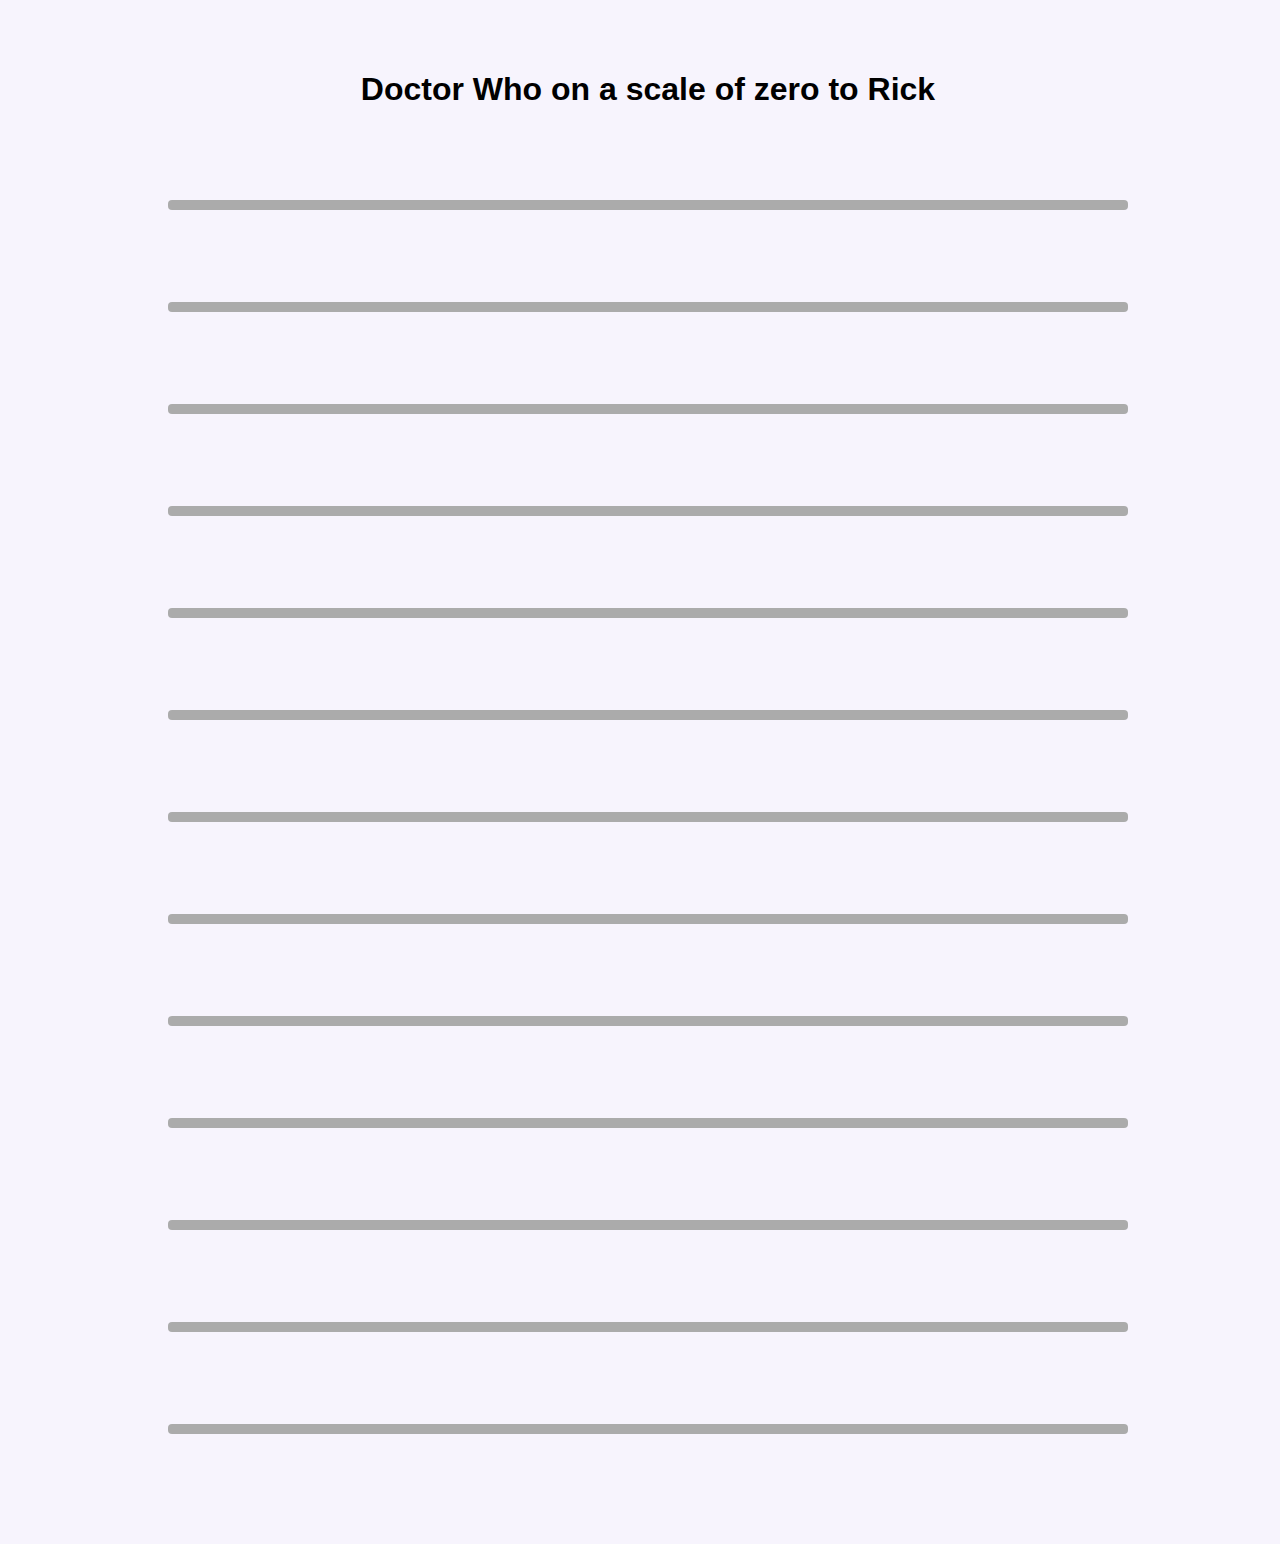
==== docs/index.html @ 68b70652 "Merge github.com:xriss/plated-example" ====
<html>
<head><title>This is the title</title>
<style>

*		{box-sizing:border-box;}
body	{background:#f7f4fd; font-family:mono, sans-serif; font-size:16px; line-height:24px; color:#3a3a3a; width:100%; padding:0;}
h1		{font-size:4em; font-weight:normal; color:#1400ff;}
h2		{font-size:2em; font-weight:normal;}

a		{color:#1400ff;}

a.bar	{color:#f7f4fd; background-color:#3a3a3a; border-radius:4px; padding:5px; text-decoration:none; border-bottom:none;}
a.bar:hover	{background-color:#1400ff; border-bottom:none;}


.nav	{display:inline-block; vertical-align:top; width:50%;}
.nav:nth-of-type(2)	{text-align:right;}

.blog_line, .blog_wrap	{border-top:1px dashed #1400ff; margin-top:40px; margin-bottom:40px; position:relative;}
.blog_info	{position:absolute; right:10px; top:10px;}


/*	Styles for rm char	*/

.morty		{background:url('http://esyou.com/data/rmfactor/morty.png')10px 20px; width:100px; height:100px; border-radius:100px; background-repeat:no-repeat; background-size:70px;}
.rick		{background:url('http://esyou.com/data/rmfactor/rick.png')top center; width:100px; height:100px; border-radius:100px; background-repeat:no-repeat; background-size:75px;}


/*	Styles for Doctor Who page	*/

.wrap		{padding-top:60px; padding-bottom:60px;}
.title		{color:#000; font-size:32px; text-align:center; width:100%; padding-bottom:40px;}

.doc		{width:100px; height:100px;}
.doc1		{background:url('http://esyou.com/data/rmfactor/doctors.jpg')0px 0px; width:100px; height:100px; border-radius:100px; background-repeat:no-repeat;}
.doc2		{background:url('http://esyou.com/data/rmfactor/doctors.jpg')-135px 0px; width:100px; height:100px; border-radius:100px; background-repeat:no-repeat;}
.doc3		{background:url('http://esyou.com/data/rmfactor/doctors.jpg')-255px 0px; width:100px; height:100px; border-radius:100px; background-repeat:no-repeat;}
.doc4		{background:url('http://esyou.com/data/rmfactor/doctors.jpg')-390px 0px; width:100px; height:100px; border-radius:100px; background-repeat:no-repeat;}
.doc5		{background:url('http://esyou.com/data/rmfactor/doctors.jpg')0px -198px; width:100px; height:100px; border-radius:100px; background-repeat:no-repeat;}
.doc6		{background:url('http://esyou.com/data/rmfactor/doctors.jpg')-98px -159px; width:100px; height:100px; border-radius:100px; background-repeat:no-repeat; background-size:400px;}
.doc7		{background:url('http://esyou.com/data/rmfactor/doctors.jpg')-200px -160px; width:100px; height:100px; border-radius:100px; background-repeat:no-repeat; background-size:400px;}
.doc8		{background:url('http://esyou.com/data/rmfactor/doctors.jpg')-300px -160px; width:100px; height:100px; border-radius:100px; background-repeat:no-repeat; background-size:400px;}
.doc9		{background:url('http://esyou.com/data/rmfactor/doctors.jpg')0px -396px; width:100px; height:100px; border-radius:100px; background-repeat:no-repeat;}
.doc10		{background:url('http://esyou.com/data/rmfactor/doctors.jpg')-100px -321px; width:100px; height:100px; border-radius:100px; background-repeat:no-repeat; background-size:400px;}
.doc11		{background:url('http://esyou.com/data/rmfactor/doctors.jpg')-200px -326px; width:100px; height:100px; border-radius:100px; background-repeat:no-repeat; background-size:400px;}
.doc12		{background:url('http://esyou.com/data/rmfactor/doctors.jpg')-315px -323px; width:100px; height:100px; border-radius:100px; background-repeat:no-repeat; background-size:400px;}
.doc13		{background:url('http://esyou.com/data/rmfactor/wardoc.jpg')top center; width:100px; height:100px; border-radius:100px; background-repeat:no-repeat; background-size:100px;}

table		{margin:0 auto;}

table.slide	tr		{height:100px; padding-bottom:20px;}
table.slide	tr:first-of-type	{height:initial;}
table.slide td		{width:100px; position:relative;}
table.slide td:nth-of-type(2)	{width:960px;}
table.slide div		{position:absolute; top:0; left:0;}
table.slide .line	{width:960px; height:10px; background-color:#ababab; border-radius:4px; margin-top:50px;}
table.slide .doc1	{left:768px;}
table.slide .doc2	{left:420px;}
table.slide .doc3	{left:624px;}
table.slide .doc4	{left:300px;}
table.slide .doc5	{left:96px;}
table.slide .doc6	{left:300px;}
table.slide .doc7	{left:830px;}
table.slide .doc8	{left:420px;}
table.slide .doc9	{left:540px;}
table.slide .doc10	{left:720px;}
table.slide .doc11	{left:0px;}
table.slide .doc12	{left:895px;}
table.slide .doc13	{left:890px;}

</style></head>
<body><div class="wrap">
<table class="slide">
	<tr>
		<th colspan="3" class="title">Doctor Who on a scale of zero to Rick</th>
	</tr>
	<tr>
		<td><div class="morty"></div></td>
		<td><div class="line"></div><div class="doc1"></div></td>
		<td><div class="rick"></div></td>
	</tr>
	<tr>
		<td><div class="morty"></div></td>
		<td><div class="line"></div><div class="doc2"></div></td>
		<td><div class="rick"></div></td>
	</tr>
	<tr>
		<td><div class="morty"></div></td>
		<td><div class="line"></div><div class="doc3"></div></td>
		<td><div class="rick"></div></td>
	</tr>
	<tr>
		<td><div class="morty"></div></td>
		<td><div class="line"></div><div class="doc4"></div></td>
		<td><div class="rick"></div></td>
	</tr>
	<tr>
		<td><div class="morty"></div></td>
		<td><div class="line"></div><div class="doc5"></div></td>
		<td><div class="rick"></div></td>
	</tr>
	<tr>
		<td><div class="morty"></div></td>
		<td><div class="line"></div><div class="doc6"></div></td>
		<td><div class="rick"></div></td>
	</tr>
	<tr>
		<td><div class="morty"></div></td>
		<td><div class="line"></div><div class="doc7"></div></td>
		<td><div class="rick"></div></td>
	</tr>
	<tr>
		<td><div class="morty"></div></td>
		<td><div class="line"></div><div class="doc8"></div></td>
		<td><div class="rick"></div></td>
	</tr>
	<tr>
		<td><div class="morty"></div></td>
		<td><div class="line"></div><div class="doc13"></div></td>
		<td><div class="rick"></div></td>
	</tr>
	<tr>
		<td><div class="morty"></div></td>
		<td><div class="line"></div><div class="doc9"></div></td>
		<td><div class="rick"></div></td>
	</tr>
	<tr>
		<td><div class="morty"></div></td>
		<td><div class="line"></div><div class="doc10"></div></td>
		<td><div class="rick"></div></td>
	</tr>
	<tr>
		<td><div class="morty"></div></td>
		<td><div class="line"></div><div class="doc11"></div></td>
		<td><div class="rick"></div></td>
	</tr>
	<tr>
		<td><div class="morty"></div></td>
		<td><div class="line"></div><div class="doc12"></div></td>
		<td><div class="rick"></div></td>
	</tr>
</table>

</div></body>
</html>
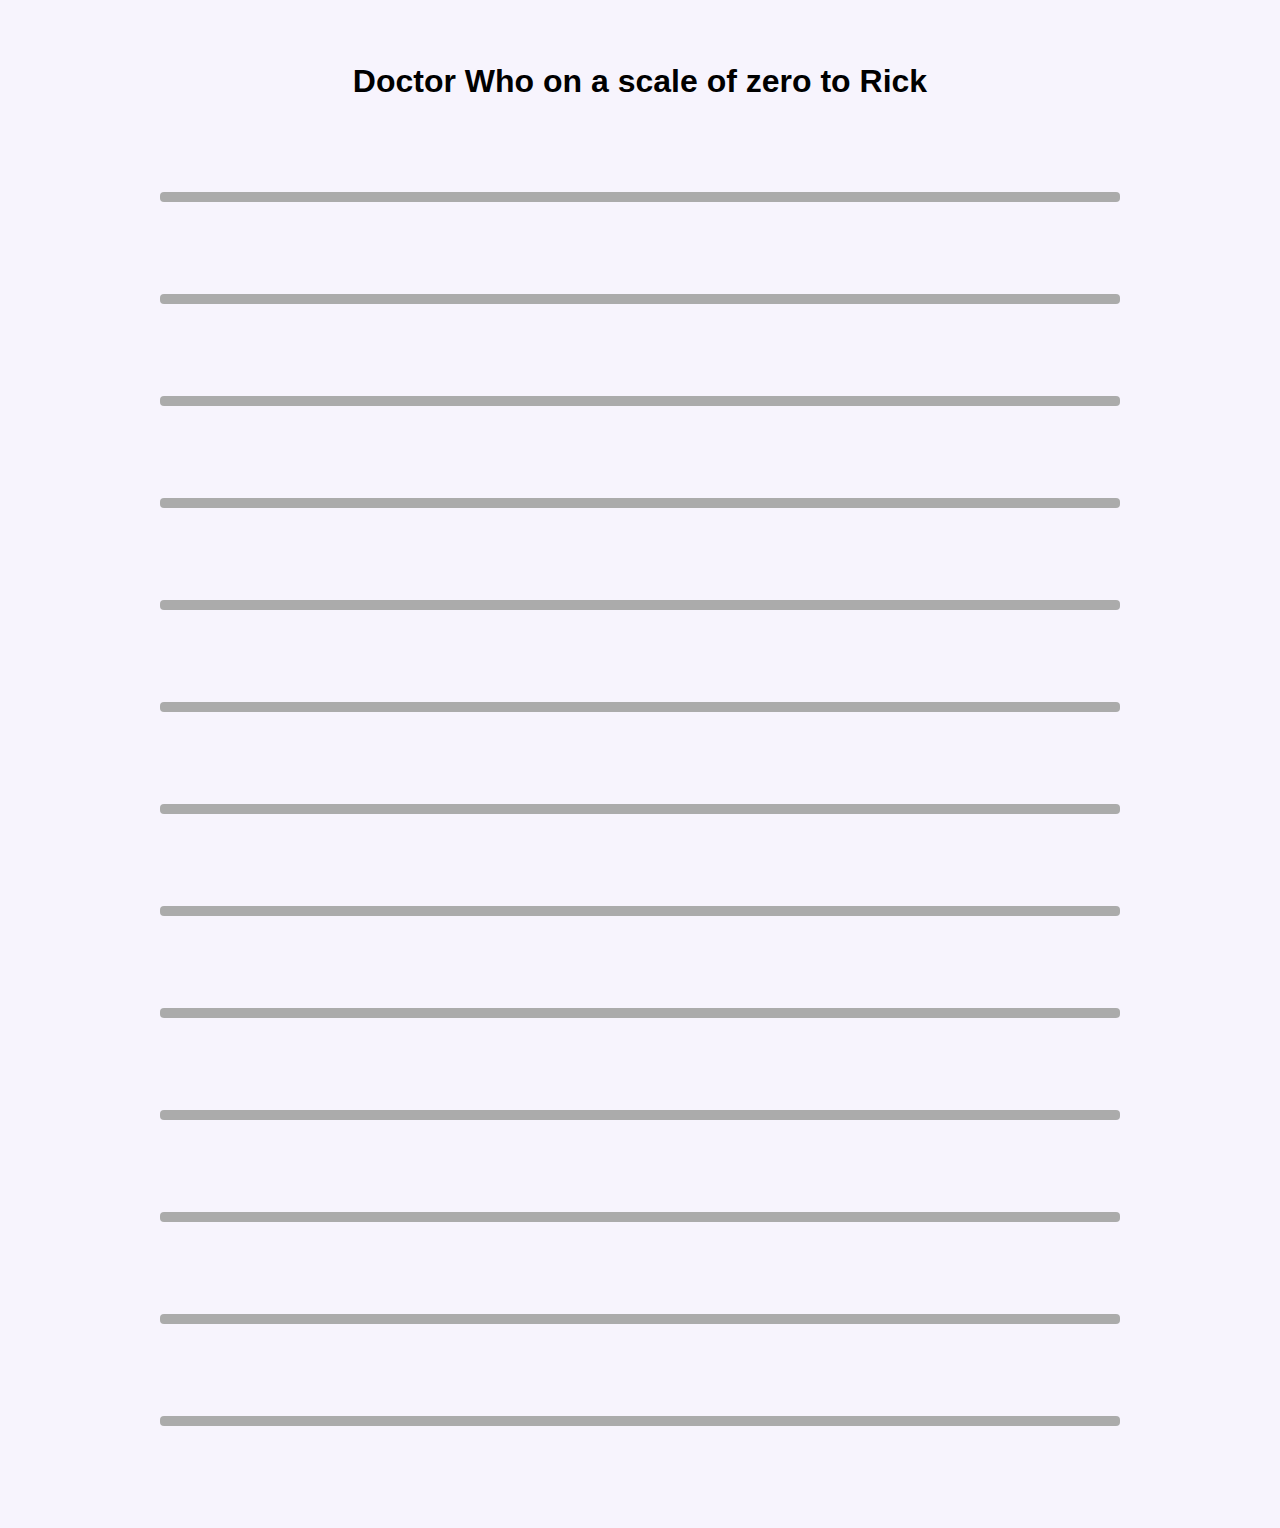
==== commit f19d2d7f: "derp data" ====
--- a/docs/index.html
+++ b/docs/index.html
@@ -3,7 +3,7 @@
 <style>
 
 *		{box-sizing:border-box;}
-body	{background:#f7f4fd; font-family:mono, sans-serif; font-size:16px; line-height:24px; color:#3a3a3a; width:100%; padding:0;}
+body	{background:#f7f4fd; font-family:mono, sans-serif; font-size:16px; line-height:24px; color:#3a3a3a; width:100%; padding:0; margin:0 auto;}
 h1		{font-size:4em; font-weight:normal; color:#1400ff;}
 h2		{font-size:2em; font-weight:normal;}
 
@@ -22,8 +22,8 @@
 
 /*	Styles for rm char	*/
 
-.morty		{background:url('http://esyou.com/data/rmfactor/morty.png')10px 20px; width:100px; height:100px; border-radius:100px; background-repeat:no-repeat; background-size:70px;}
-.rick		{background:url('http://esyou.com/data/rmfactor/rick.png')top center; width:100px; height:100px; border-radius:100px; background-repeat:no-repeat; background-size:75px;}
+.morty		{background:url('/zerotorick/data/morty.png')10px 20px; width:100px; height:100px; border-radius:100px; background-repeat:no-repeat; background-size:70px;}
+.rick		{background:url('/zerotorick/data/rick.png')top center; width:100px; height:100px; border-radius:100px; background-repeat:no-repeat; background-size:75px;}
 
 
 /*	Styles for Doctor Who page	*/
@@ -32,19 +32,19 @@
 .title		{color:#000; font-size:32px; text-align:center; width:100%; padding-bottom:40px;}
 
 .doc		{width:100px; height:100px;}
-.doc1		{background:url('http://esyou.com/data/rmfactor/doctors.jpg')0px 0px; width:100px; height:100px; border-radius:100px; background-repeat:no-repeat;}
-.doc2		{background:url('http://esyou.com/data/rmfactor/doctors.jpg')-135px 0px; width:100px; height:100px; border-radius:100px; background-repeat:no-repeat;}
-.doc3		{background:url('http://esyou.com/data/rmfactor/doctors.jpg')-255px 0px; width:100px; height:100px; border-radius:100px; background-repeat:no-repeat;}
-.doc4		{background:url('http://esyou.com/data/rmfactor/doctors.jpg')-390px 0px; width:100px; height:100px; border-radius:100px; background-repeat:no-repeat;}
-.doc5		{background:url('http://esyou.com/data/rmfactor/doctors.jpg')0px -198px; width:100px; height:100px; border-radius:100px; background-repeat:no-repeat;}
-.doc6		{background:url('http://esyou.com/data/rmfactor/doctors.jpg')-98px -159px; width:100px; height:100px; border-radius:100px; background-repeat:no-repeat; background-size:400px;}
-.doc7		{background:url('http://esyou.com/data/rmfactor/doctors.jpg')-200px -160px; width:100px; height:100px; border-radius:100px; background-repeat:no-repeat; background-size:400px;}
-.doc8		{background:url('http://esyou.com/data/rmfactor/doctors.jpg')-300px -160px; width:100px; height:100px; border-radius:100px; background-repeat:no-repeat; background-size:400px;}
-.doc9		{background:url('http://esyou.com/data/rmfactor/doctors.jpg')0px -396px; width:100px; height:100px; border-radius:100px; background-repeat:no-repeat;}
-.doc10		{background:url('http://esyou.com/data/rmfactor/doctors.jpg')-100px -321px; width:100px; height:100px; border-radius:100px; background-repeat:no-repeat; background-size:400px;}
-.doc11		{background:url('http://esyou.com/data/rmfactor/doctors.jpg')-200px -326px; width:100px; height:100px; border-radius:100px; background-repeat:no-repeat; background-size:400px;}
-.doc12		{background:url('http://esyou.com/data/rmfactor/doctors.jpg')-315px -323px; width:100px; height:100px; border-radius:100px; background-repeat:no-repeat; background-size:400px;}
-.doc13		{background:url('http://esyou.com/data/rmfactor/wardoc.jpg')top center; width:100px; height:100px; border-radius:100px; background-repeat:no-repeat; background-size:100px;}
+.doc1		{background:url('/zerotorick/data/doctors.jpg')0px 0px; width:100px; height:100px; border-radius:100px; background-repeat:no-repeat;}
+.doc2		{background:url('/zerotorick/data/doctors.jpg')-135px 0px; width:100px; height:100px; border-radius:100px; background-repeat:no-repeat;}
+.doc3		{background:url('/zerotorick/data/doctors.jpg')-255px 0px; width:100px; height:100px; border-radius:100px; background-repeat:no-repeat;}
+.doc4		{background:url('/zerotorick/data/doctors.jpg')-390px 0px; width:100px; height:100px; border-radius:100px; background-repeat:no-repeat;}
+.doc5		{background:url('/zerotorick/data/doctors.jpg')0px -198px; width:100px; height:100px; border-radius:100px; background-repeat:no-repeat;}
+.doc6		{background:url('/zerotorick/data/doctors.jpg')-98px -159px; width:100px; height:100px; border-radius:100px; background-repeat:no-repeat; background-size:400px;}
+.doc7		{background:url('/zerotorick/data/doctors.jpg')-200px -160px; width:100px; height:100px; border-radius:100px; background-repeat:no-repeat; background-size:400px;}
+.doc8		{background:url('/zerotorick/data/doctors.jpg')-300px -160px; width:100px; height:100px; border-radius:100px; background-repeat:no-repeat; background-size:400px;}
+.doc9		{background:url('/zerotorick/data/doctors.jpg')0px -396px; width:100px; height:100px; border-radius:100px; background-repeat:no-repeat;}
+.doc10		{background:url('/zerotorick/data/doctors.jpg')-100px -321px; width:100px; height:100px; border-radius:100px; background-repeat:no-repeat; background-size:400px;}
+.doc11		{background:url('/zerotorick/data/doctors.jpg')-200px -326px; width:100px; height:100px; border-radius:100px; background-repeat:no-repeat; background-size:400px;}
+.doc12		{background:url('/zerotorick/data/doctors.jpg')-315px -323px; width:100px; height:100px; border-radius:100px; background-repeat:no-repeat; background-size:400px;}
+.doc13		{background:url('/zerotorick/data/wardoc.jpg')top center; width:100px; height:100px; border-radius:100px; background-repeat:no-repeat; background-size:100px;}
 
 table		{margin:0 auto;}
 
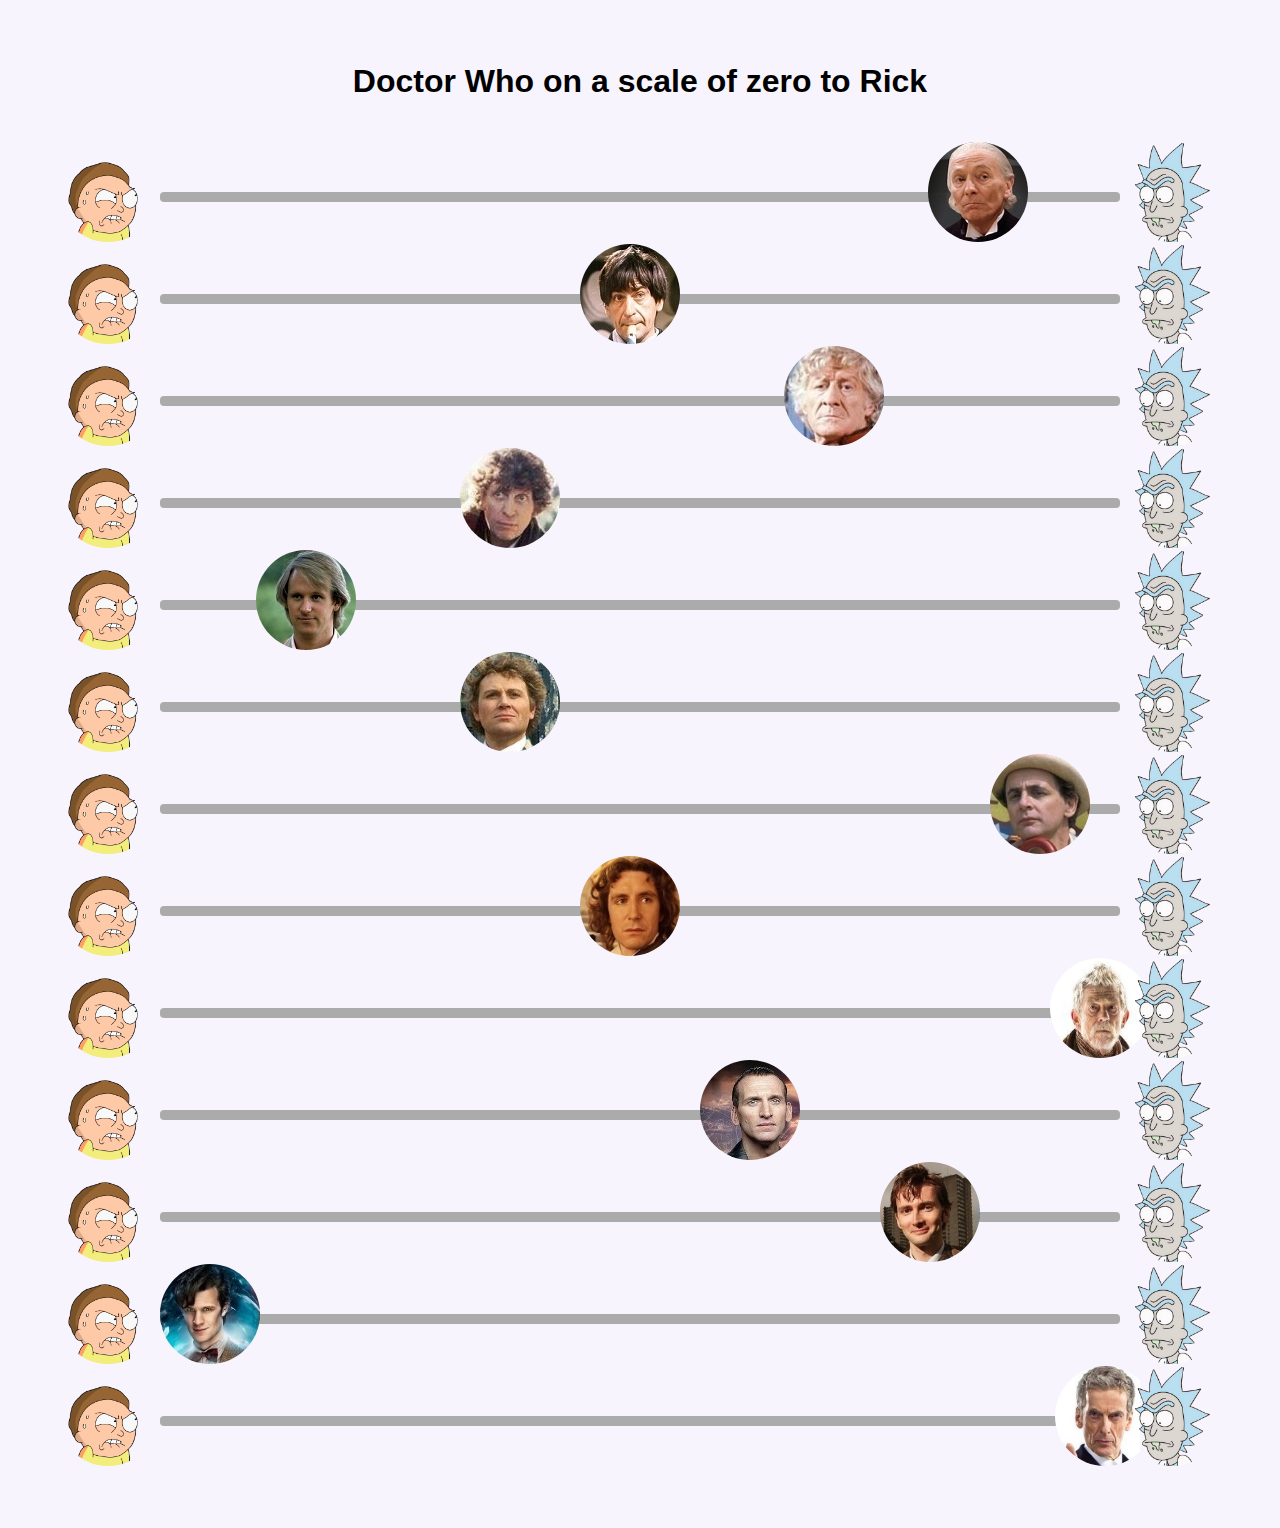
==== commit e738c468: "Merge https://github.com/xriss/plated-example" ====
--- a/docs/index.html
+++ b/docs/index.html
@@ -22,8 +22,8 @@
 
 /*	Styles for rm char	*/
 
-.morty		{background:url('/zerotorick/data/morty.png')10px 20px; width:100px; height:100px; border-radius:100px; background-repeat:no-repeat; background-size:70px;}
-.rick		{background:url('/zerotorick/data/rick.png')top center; width:100px; height:100px; border-radius:100px; background-repeat:no-repeat; background-size:75px;}
+.morty		{background:url('./data/morty.png')10px 20px; width:100px; height:100px; border-radius:100px; background-repeat:no-repeat; background-size:70px;}
+.rick		{background:url('./data/rick.png')top center; width:100px; height:100px; border-radius:100px; background-repeat:no-repeat; background-size:75px;}
 
 
 /*	Styles for Doctor Who page	*/
@@ -32,19 +32,19 @@
 .title		{color:#000; font-size:32px; text-align:center; width:100%; padding-bottom:40px;}
 
 .doc		{width:100px; height:100px;}
-.doc1		{background:url('/zerotorick/data/doctors.jpg')0px 0px; width:100px; height:100px; border-radius:100px; background-repeat:no-repeat;}
-.doc2		{background:url('/zerotorick/data/doctors.jpg')-135px 0px; width:100px; height:100px; border-radius:100px; background-repeat:no-repeat;}
-.doc3		{background:url('/zerotorick/data/doctors.jpg')-255px 0px; width:100px; height:100px; border-radius:100px; background-repeat:no-repeat;}
-.doc4		{background:url('/zerotorick/data/doctors.jpg')-390px 0px; width:100px; height:100px; border-radius:100px; background-repeat:no-repeat;}
-.doc5		{background:url('/zerotorick/data/doctors.jpg')0px -198px; width:100px; height:100px; border-radius:100px; background-repeat:no-repeat;}
-.doc6		{background:url('/zerotorick/data/doctors.jpg')-98px -159px; width:100px; height:100px; border-radius:100px; background-repeat:no-repeat; background-size:400px;}
-.doc7		{background:url('/zerotorick/data/doctors.jpg')-200px -160px; width:100px; height:100px; border-radius:100px; background-repeat:no-repeat; background-size:400px;}
-.doc8		{background:url('/zerotorick/data/doctors.jpg')-300px -160px; width:100px; height:100px; border-radius:100px; background-repeat:no-repeat; background-size:400px;}
-.doc9		{background:url('/zerotorick/data/doctors.jpg')0px -396px; width:100px; height:100px; border-radius:100px; background-repeat:no-repeat;}
-.doc10		{background:url('/zerotorick/data/doctors.jpg')-100px -321px; width:100px; height:100px; border-radius:100px; background-repeat:no-repeat; background-size:400px;}
-.doc11		{background:url('/zerotorick/data/doctors.jpg')-200px -326px; width:100px; height:100px; border-radius:100px; background-repeat:no-repeat; background-size:400px;}
-.doc12		{background:url('/zerotorick/data/doctors.jpg')-315px -323px; width:100px; height:100px; border-radius:100px; background-repeat:no-repeat; background-size:400px;}
-.doc13		{background:url('/zerotorick/data/wardoc.jpg')top center; width:100px; height:100px; border-radius:100px; background-repeat:no-repeat; background-size:100px;}
+.doc1		{background:url('./data/doctors.jpg')0px 0px; width:100px; height:100px; border-radius:100px; background-repeat:no-repeat;}
+.doc2		{background:url('./data/doctors.jpg')-135px 0px; width:100px; height:100px; border-radius:100px; background-repeat:no-repeat;}
+.doc3		{background:url('./data/doctors.jpg')-255px 0px; width:100px; height:100px; border-radius:100px; background-repeat:no-repeat;}
+.doc4		{background:url('./data/doctors.jpg')-390px 0px; width:100px; height:100px; border-radius:100px; background-repeat:no-repeat;}
+.doc5		{background:url('./data/doctors.jpg')0px -198px; width:100px; height:100px; border-radius:100px; background-repeat:no-repeat;}
+.doc6		{background:url('./data/doctors.jpg')-98px -159px; width:100px; height:100px; border-radius:100px; background-repeat:no-repeat; background-size:400px;}
+.doc7		{background:url('./data/doctors.jpg')-200px -160px; width:100px; height:100px; border-radius:100px; background-repeat:no-repeat; background-size:400px;}
+.doc8		{background:url('./data/doctors.jpg')-300px -160px; width:100px; height:100px; border-radius:100px; background-repeat:no-repeat; background-size:400px;}
+.doc9		{background:url('./data/doctors.jpg')0px -396px; width:100px; height:100px; border-radius:100px; background-repeat:no-repeat;}
+.doc10		{background:url('./data/doctors.jpg')-100px -321px; width:100px; height:100px; border-radius:100px; background-repeat:no-repeat; background-size:400px;}
+.doc11		{background:url('./data/doctors.jpg')-200px -326px; width:100px; height:100px; border-radius:100px; background-repeat:no-repeat; background-size:400px;}
+.doc12		{background:url('./data/doctors.jpg')-315px -323px; width:100px; height:100px; border-radius:100px; background-repeat:no-repeat; background-size:400px;}
+.doc13		{background:url('./data/wardoc.jpg')top center; width:100px; height:100px; border-radius:100px; background-repeat:no-repeat; background-size:100px;}
 
 table		{margin:0 auto;}
 
